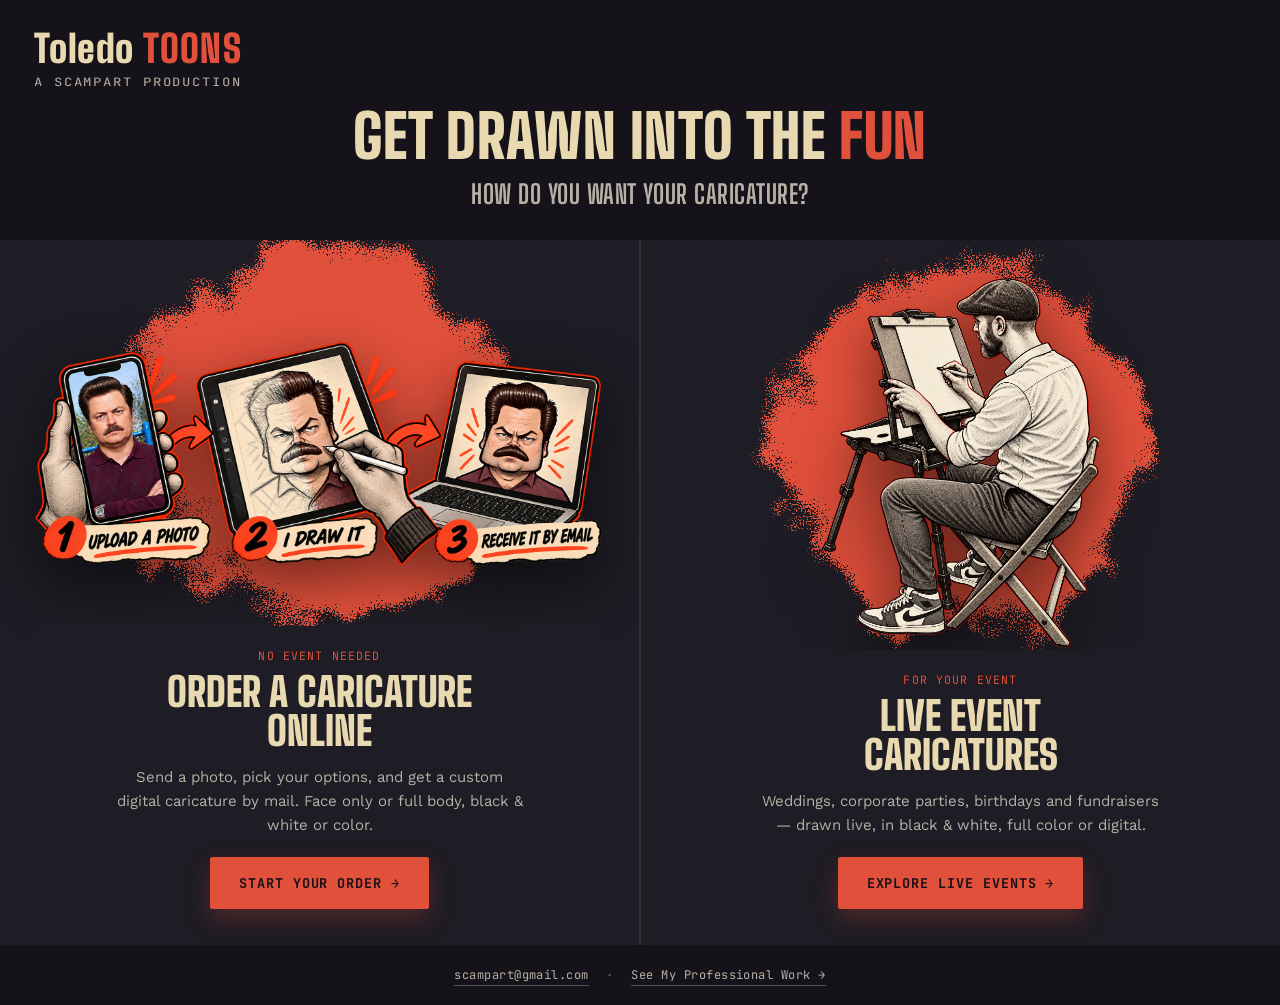
==== index.html @ b9924625 "update" ====
<!doctype html>
<html lang="en">
<head>
<meta charset="utf-8">
<meta name="viewport" content="width=device-width, initial-scale=1">
<title>Toledo Toons | Live Caricature Events &amp; Custom Digital Caricatures</title>
<meta name="description" content="Toledo Toons by Shawn Camp / Scamp Art. Book live caricature entertainment for your event, or order a custom digital caricature online from a photo, no event needed.">
<link rel="canonical" href="https://toledotoons.com/">
<link rel="preconnect" href="https://fonts.googleapis.com">
<link rel="preconnect" href="https://fonts.gstatic.com" crossorigin>
<link href="https://fonts.googleapis.com/css2?family=Big+Shoulders+Display:wght@400;600;700;900&family=Work+Sans:ital,wght@0,400;0,500;0,600;0,700;1,400&family=JetBrains+Mono:wght@500;700&family=Caveat:wght@600;700&display=swap" rel="stylesheet">
<style>
  :root {
    --bg: #151319;
    --bg-raised: #1E1C24;
    --paper: #E8D9B0;
    --ink: #E8D9B0;
    --ink-soft: #B6B1A6;
    --red: #E1503B;
    --red-ink: #C43D2B;
    --line: rgba(244,241,233,0.14);
    --line-strong: rgba(244,241,233,0.28);
    --font-display: "Big Shoulders Display", "Arial Narrow", sans-serif;
    --font-body: "Work Sans", "Segoe UI", sans-serif;
    --font-mono: "JetBrains Mono", "Consolas", monospace;
    --font-hand: "Caveat", cursive;
  }
  * { box-sizing: border-box; }
  html, body { margin: 0; padding: 0; }
  body {
    background: var(--bg); color: var(--ink); font-family: var(--font-body); -webkit-font-smoothing: antialiased;
    min-height: 100vh; min-height: 100dvh; display: flex; flex-direction: column;
  }

  .site-header { display: flex; padding: 30px 34px 0; }
  .mark-group { display: inline-flex; flex-direction: column; align-items: flex-start; gap: 4px; text-decoration: none; }
  .mark { font-family: var(--font-display); font-weight: 900; font-size: clamp(26px, 4.5vw, 38px); letter-spacing: 0.03em; text-decoration: none; color: var(--ink); line-height: 1; }
  .mark span { color: var(--red); text-transform: uppercase; font-weight: 900; }
  .mark-sub { display: inline-block; white-space: nowrap; transform-origin: left top; font-family: var(--font-mono); font-size: 11.5px; letter-spacing: 0.1em; text-transform: uppercase; color: var(--ink-soft); margin-top: 2px; }

  .hero-tagline { text-align: center; padding: 18px 20px 30px; }
  .hero-tagline h1 { font-family: var(--font-display); font-weight: 900; text-transform: uppercase; font-size: clamp(32px, 6.5vw, 60px); line-height: 0.98; letter-spacing: 0.01em; margin: 0 0 12px; }
  .hero-tagline h1 .accent { color: var(--red); }
  .portal-question { margin: 0; font-family: var(--font-display); font-weight: 700; text-transform: uppercase; font-size: clamp(18px, 2.6vw, 26px); letter-spacing: 0.02em; color: var(--ink-soft); }

  .portal-grid { flex: 1; display: grid; grid-template-columns: 1fr 1fr; gap: 2px; background: var(--line); }
  @media (max-width: 780px) { .portal-grid { grid-template-columns: 1fr; } }

  .portal-card {
    position: relative; display: flex; flex-direction: column; align-items: stretch; justify-content: flex-start;
    min-height: 560px; background: var(--bg-raised); text-decoration: none; color: var(--ink);
    overflow: hidden; padding: 30px 34px 36px;
  }
  @media (max-width: 780px) { .portal-card { min-height: 480px; } }

  .pc-illustration-wrap { position: relative; flex: 1; display: flex; align-items: center; justify-content: center; min-height: 0; }
  .art-blob { position: absolute; left: 50%; top: 46%; width: 135%; max-width: 560px; aspect-ratio: 1; transform: translate(-50%, -50%); overflow: visible; z-index: 0; pointer-events: none; }
  .pc-illustration {
    position: relative; z-index: 1; max-width: 100%; max-height: 380px; width: auto; height: auto; object-fit: contain;
    filter: drop-shadow(0 20px 28px rgba(0,0,0,0.5)); transition: transform .4s ease;
  }
  .portal-card:hover .pc-illustration { transform: scale(1.03); }

  .pc-content { position: relative; z-index: 2; text-align: center; padding-top: 22px; background: var(--bg-raised); }
  .pc-kicker { font-family: var(--font-mono); font-size: 11.5px; letter-spacing: 0.1em; text-transform: uppercase; color: var(--red); margin: 0 0 10px; }
  .pc-content h2 { font-family: var(--font-display); font-weight: 900; text-transform: uppercase; font-size: clamp(28px, 4vw, 40px); line-height: 0.98; margin: 0 0 14px; }
  .pc-sub { max-width: 46ch; margin: 0 auto 20px; font-size: 15px; line-height: 1.6; color: var(--ink-soft); }
  .pc-cta {
    display: inline-flex; align-items: center; gap: 10px; font-family: var(--font-mono); font-size: 13.5px; font-weight: 700;
    letter-spacing: 0.07em; text-transform: uppercase; color: #191016; background: var(--red); border: 1px solid var(--red);
    border-radius: 2px; padding: 16px 28px; box-shadow: 0 10px 24px rgba(225,80,59,0.25);
    transition: background .15s ease, border-color .15s ease, transform .15s ease, box-shadow .15s ease;
  }
  .portal-card:hover .pc-cta { background: var(--red-ink); border-color: var(--red-ink); transform: translateY(-2px); box-shadow: 0 12px 28px rgba(225,80,59,0.35); }

  .portal-foot {
    text-align: center; padding: 22px 20px; font-family: var(--font-mono); font-size: 12px; letter-spacing: 0.04em; color: var(--ink-soft);
  }
  .portal-foot a { color: var(--ink-soft); text-decoration: none; border-bottom: 1px solid var(--line-strong); padding-bottom: 2px; }
  .portal-foot a:hover { color: var(--red); border-color: var(--red); }
  .portal-foot .sep { margin: 0 10px; opacity: 0.5; }
</style>
</head>
<body>

<header class="site-header">
  <a class="mark-group" id="markGroup" href="index.html">
    <span class="mark" id="markMain">Toledo <span>Toons</span></span>
    <span class="mark-sub" id="markSub">A ScampArt Production</span>
  </a>
</header>

<div class="hero-tagline">
  <h1>Get Drawn Into The <span class="accent">Fun</span></h1>
  <p class="portal-question">How Do You Want Your Caricature?</p>
</div>

<div class="portal-grid">
  <a class="portal-card is-order" href="order.html">
    <div class="pc-illustration-wrap">
      <svg class="art-blob" viewBox="0 0 600 600" aria-hidden="true" focusable="false">
        <defs>
          <radialGradient id="splatFallOrder" cx="50%" cy="50%" r="50%">
            <stop offset="0" stop-color="#fff" stop-opacity="1"/>
            <stop offset="0.42" stop-color="#fff" stop-opacity="0.9"/>
            <stop offset="0.75" stop-color="#fff" stop-opacity="0.35"/>
            <stop offset="1" stop-color="#fff" stop-opacity="0"/>
          </radialGradient>
          <filter id="splatterOrder" x="-25%" y="-25%" width="150%" height="150%" color-interpolation-filters="sRGB">
            <feTurbulence type="fractalNoise" baseFrequency="0.012" numOctaves="3" seed="14" result="warp"/>
            <feDisplacementMap in="SourceGraphic" in2="warp" scale="120" xChannelSelector="R" yChannelSelector="G" result="shape"/>
            <feTurbulence type="fractalNoise" baseFrequency="0.55" numOctaves="2" seed="5" result="fine"/>
            <feColorMatrix in="fine" type="matrix" values="0 0 0 0 0  0 0 0 0 0  0 0 0 0 0  1.4 0 0 0 0" result="fineA"/>
            <feTurbulence type="fractalNoise" baseFrequency="0.05" numOctaves="2" seed="2" result="blot"/>
            <feColorMatrix in="blot" type="matrix" values="0 0 0 0 0  0 0 0 0 0  0 0 0 0 0  0.9 0 0 0 0" result="blotA"/>
            <feComposite in="fineA" in2="blotA" operator="arithmetic" k1="0" k2="0.8" k3="0.5" k4="0" result="mix"/>
            <feComposite in="shape" in2="mix" operator="arithmetic" k1="0" k2="2.6" k3="1.0" k4="-0.9" result="sum"/>
            <feComponentTransfer in="sum" result="hard"><feFuncA type="linear" slope="14" intercept="-6.3"/></feComponentTransfer>
            <feFlood flood-color="#E1503B" result="red"/>
            <feComposite in="red" in2="hard" operator="in"/>
          </filter>
        </defs>
        <circle cx="300" cy="300" r="235" fill="url(#splatFallOrder)" filter="url(#splatterOrder)"/>
      </svg>
      <img class="pc-illustration" src="images/order-steps.png" alt="Step 1: upload a photo. Step 2: I draw it. Step 3: receive it by email." loading="lazy">
    </div>
    <div class="pc-content">
      <p class="pc-kicker">No Event Needed</p>
      <h2>Order A Caricature<br>Online</h2>
      <p class="pc-sub">Send a photo, pick your options, and get a custom digital caricature by mail. Face only or full body, black &amp; white or color.</p>
      <span class="pc-cta">Start Your Order &#8594;</span>
    </div>
  </a>
  <a class="portal-card is-event" href="live-events.html">
    <div class="pc-illustration-wrap">
      <svg class="art-blob" viewBox="0 0 600 600" aria-hidden="true" focusable="false">
        <defs>
          <radialGradient id="splatFallEvent" cx="50%" cy="50%" r="50%">
            <stop offset="0" stop-color="#fff" stop-opacity="1"/>
            <stop offset="0.42" stop-color="#fff" stop-opacity="0.9"/>
            <stop offset="0.75" stop-color="#fff" stop-opacity="0.35"/>
            <stop offset="1" stop-color="#fff" stop-opacity="0"/>
          </radialGradient>
          <filter id="splatterEvent" x="-25%" y="-25%" width="150%" height="150%" color-interpolation-filters="sRGB">
            <feTurbulence type="fractalNoise" baseFrequency="0.012" numOctaves="3" seed="21" result="warp"/>
            <feDisplacementMap in="SourceGraphic" in2="warp" scale="120" xChannelSelector="R" yChannelSelector="G" result="shape"/>
            <feTurbulence type="fractalNoise" baseFrequency="0.55" numOctaves="2" seed="8" result="fine"/>
            <feColorMatrix in="fine" type="matrix" values="0 0 0 0 0  0 0 0 0 0  0 0 0 0 0  1.4 0 0 0 0" result="fineA"/>
            <feTurbulence type="fractalNoise" baseFrequency="0.05" numOctaves="2" seed="4" result="blot"/>
            <feColorMatrix in="blot" type="matrix" values="0 0 0 0 0  0 0 0 0 0  0 0 0 0 0  0.9 0 0 0 0" result="blotA"/>
            <feComposite in="fineA" in2="blotA" operator="arithmetic" k1="0" k2="0.8" k3="0.5" k4="0" result="mix"/>
            <feComposite in="shape" in2="mix" operator="arithmetic" k1="0" k2="2.6" k3="1.0" k4="-0.9" result="sum"/>
            <feComponentTransfer in="sum" result="hard"><feFuncA type="linear" slope="14" intercept="-6.3"/></feComponentTransfer>
            <feFlood flood-color="#E1503B" result="red"/>
            <feComposite in="red" in2="hard" operator="in"/>
          </filter>
        </defs>
        <circle cx="300" cy="300" r="235" fill="url(#splatFallEvent)" filter="url(#splatterEvent)"/>
      </svg>
      <img class="pc-illustration" src="images/hero-artist-drawing.webp" alt="Illustrated artist sketching on a drawing board" loading="lazy">
    </div>
    <div class="pc-content">
      <p class="pc-kicker">For Your Event</p>
      <h2>Live Event<br>Caricatures</h2>
      <p class="pc-sub">Weddings, corporate parties, birthdays and fundraisers &mdash; drawn live, in black &amp; white, full color or digital.</p>
      <span class="pc-cta">Explore Live Events &#8594;</span>
    </div>
  </a>
</div>

<div class="portal-foot">
  <a href="mailto:scampart@gmail.com">scampart@gmail.com</a>
  <span class="sep">&middot;</span>
  <a href="https://scampart.com/">See My Professional Work &#8594;</a>
</div>

<script>
(function(){
  function matchWidth(){
    var mark = document.getElementById('markMain');
    var sub = document.getElementById('markSub');
    if(!mark || !sub) return;
    sub.style.transform = 'none';
    var markWidth = mark.getBoundingClientRect().width;
    var subWidth = sub.getBoundingClientRect().width;
    if(subWidth > 0 && markWidth > 0){
      sub.style.transform = 'scaleX(' + (markWidth / subWidth) + ')';
    }
  }
  matchWidth();
  if (document.fonts && document.fonts.ready) { document.fonts.ready.then(matchWidth); }
  window.addEventListener('load', matchWidth);
  window.addEventListener('resize', matchWidth);
})();
</script>

</body>
</html>
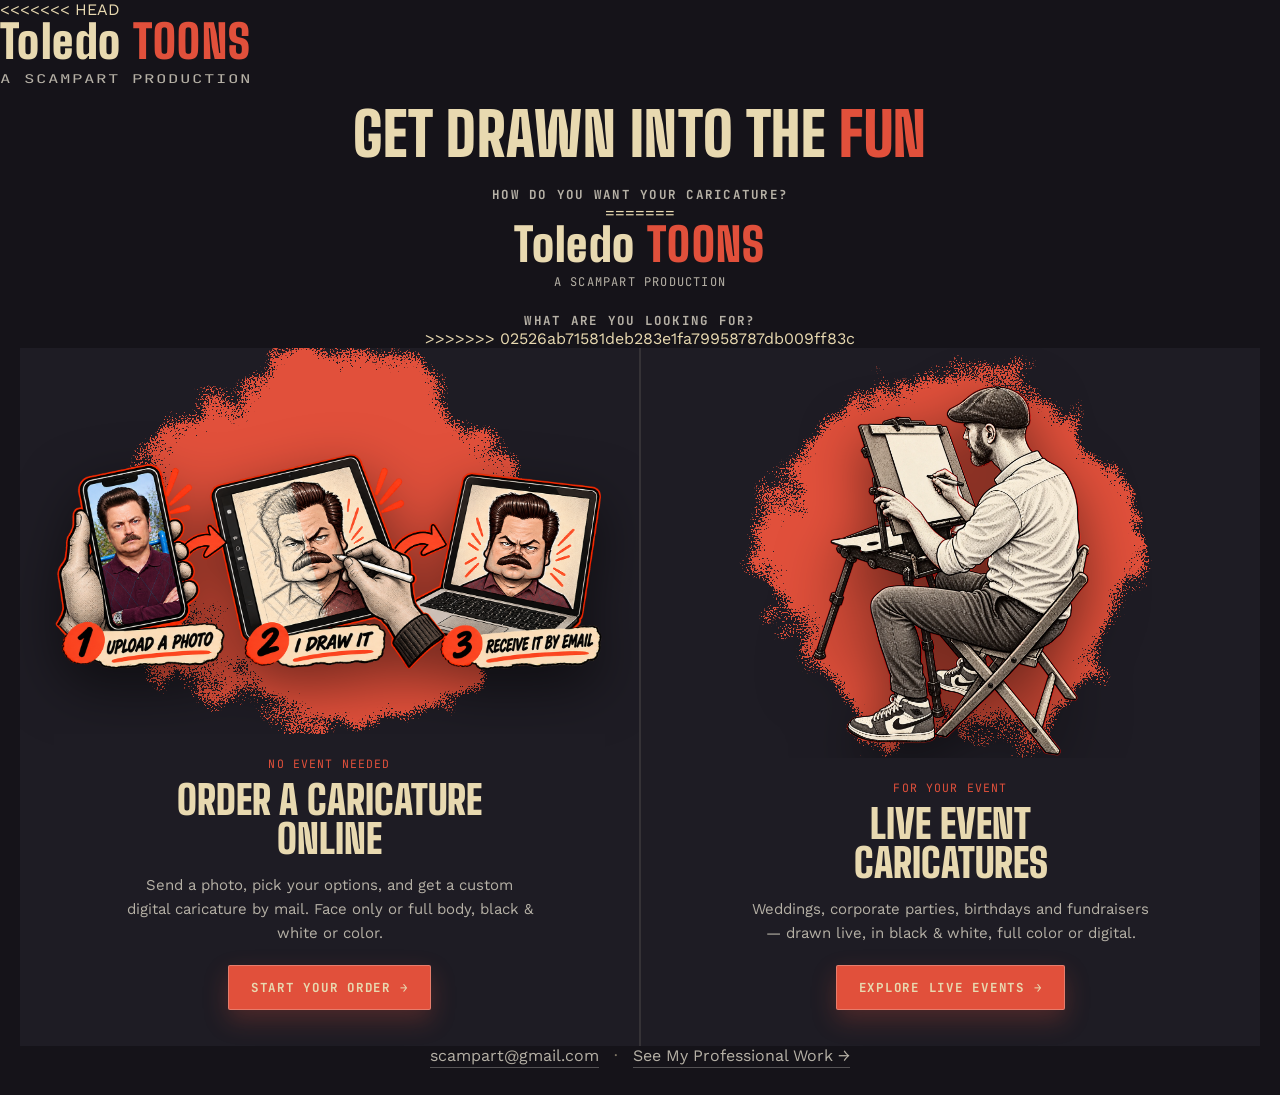
==== commit d25f7900: "commit" ====
--- a/index.html
+++ b/index.html
@@ -32,6 +32,7 @@
     min-height: 100vh; min-height: 100dvh; display: flex; flex-direction: column;
   }
 
+<<<<<<< HEAD
   .site-header { display: flex; padding: 30px 34px 0; }
   .mark-group { display: inline-flex; flex-direction: column; align-items: flex-start; gap: 4px; text-decoration: none; }
   .mark { font-family: var(--font-display); font-weight: 900; font-size: clamp(26px, 4.5vw, 38px); letter-spacing: 0.03em; text-decoration: none; color: var(--ink); line-height: 1; }
@@ -73,6 +74,44 @@
   }
   .portal-card:hover .pc-cta { background: var(--red-ink); border-color: var(--red-ink); transform: translateY(-2px); box-shadow: 0 12px 28px rgba(225,80,59,0.35); }
 
+=======
+  .portal-head { text-align: center; padding: 48px 20px 28px; }
+  .mark-group { display: inline-flex; flex-direction: column; align-items: center; gap: 4px; }
+  .mark { font-family: var(--font-display); font-weight: 900; font-size: clamp(30px, 6vw, 46px); letter-spacing: 0.03em; text-decoration: none; color: var(--ink); line-height: 1; }
+  .mark span { color: var(--red); text-transform: uppercase; font-weight: 900; }
+  .mark-sub { display: inline-block; white-space: nowrap; transform-origin: center top; font-family: var(--font-mono); font-size: 12px; letter-spacing: 0.1em; text-transform: uppercase; color: var(--ink-soft); margin-top: 2px; }
+  .portal-question { margin: 22px 0 0; font-family: var(--font-mono); font-size: 12.5px; letter-spacing: 0.1em; text-transform: uppercase; color: var(--ink-soft); }
+
+  .portal-grid { flex: 1; display: grid; grid-template-columns: 1fr 1fr; gap: 2px; background: var(--line); }
+  @media (max-width: 780px) { .portal-grid { grid-template-columns: 1fr; } }
+
+  .portal-card {
+    position: relative; display: flex; flex-direction: column; align-items: stretch; justify-content: flex-start;
+    min-height: 560px; background: var(--bg-raised); text-decoration: none; color: var(--ink);
+    overflow: hidden; padding: 30px 34px 36px;
+  }
+  @media (max-width: 780px) { .portal-card { min-height: 480px; } }
+
+  .pc-illustration-wrap { position: relative; flex: 1; display: flex; align-items: center; justify-content: center; min-height: 0; }
+  .art-blob { position: absolute; left: 50%; top: 46%; width: 135%; max-width: 560px; aspect-ratio: 1; transform: translate(-50%, -50%); overflow: visible; z-index: 0; pointer-events: none; }
+  .pc-illustration {
+    position: relative; z-index: 1; max-width: 100%; max-height: 380px; width: auto; height: auto; object-fit: contain;
+    filter: drop-shadow(0 20px 28px rgba(0,0,0,0.5)); transition: transform .4s ease;
+  }
+  .portal-card:hover .pc-illustration { transform: scale(1.03); }
+
+  .pc-content { position: relative; z-index: 2; text-align: center; padding-top: 22px; background: var(--bg-raised); }
+  .pc-kicker { font-family: var(--font-mono); font-size: 11.5px; letter-spacing: 0.1em; text-transform: uppercase; color: var(--red); margin: 0 0 10px; }
+  .pc-content h2 { font-family: var(--font-display); font-weight: 900; text-transform: uppercase; font-size: clamp(28px, 4vw, 40px); line-height: 0.98; margin: 0 0 14px; }
+  .pc-sub { max-width: 46ch; margin: 0 auto 20px; font-size: 15px; line-height: 1.6; color: var(--ink-soft); }
+  .pc-cta {
+    display: inline-flex; align-items: center; gap: 8px; font-family: var(--font-mono); font-size: 12.5px;
+    letter-spacing: 0.06em; text-transform: uppercase; color: var(--ink); border: 1px solid var(--line-strong);
+    border-radius: 2px; padding: 13px 22px; transition: border-color .15s ease, background .15s ease, color .15s ease;
+  }
+  .portal-card:hover .pc-cta { border-color: var(--red); background: var(--red); color: #191016; }
+
+>>>>>>> 02526ab71581deb283e1fa79958787db009ff83c
   .portal-foot {
     text-align: center; padding: 22px 20px; font-family: var(--font-mono); font-size: 12px; letter-spacing: 0.04em; color: var(--ink-soft);
   }
@@ -83,6 +122,7 @@
 </head>
 <body>
 
+<<<<<<< HEAD
 <header class="site-header">
   <a class="mark-group" id="markGroup" href="index.html">
     <span class="mark" id="markMain">Toledo <span>Toons</span></span>
@@ -93,6 +133,14 @@
 <div class="hero-tagline">
   <h1>Get Drawn Into The <span class="accent">Fun</span></h1>
   <p class="portal-question">How Do You Want Your Caricature?</p>
+=======
+<div class="portal-head">
+  <div class="mark-group">
+    <a class="mark" id="markMain" href="index.html" style="pointer-events:none;">Toledo <span>Toons</span></a>
+    <span class="mark-sub" id="markSub">A ScampArt Production</span>
+  </div>
+  <p class="portal-question">What are you looking for?</p>
+>>>>>>> 02526ab71581deb283e1fa79958787db009ff83c
 </div>
 
 <div class="portal-grid">
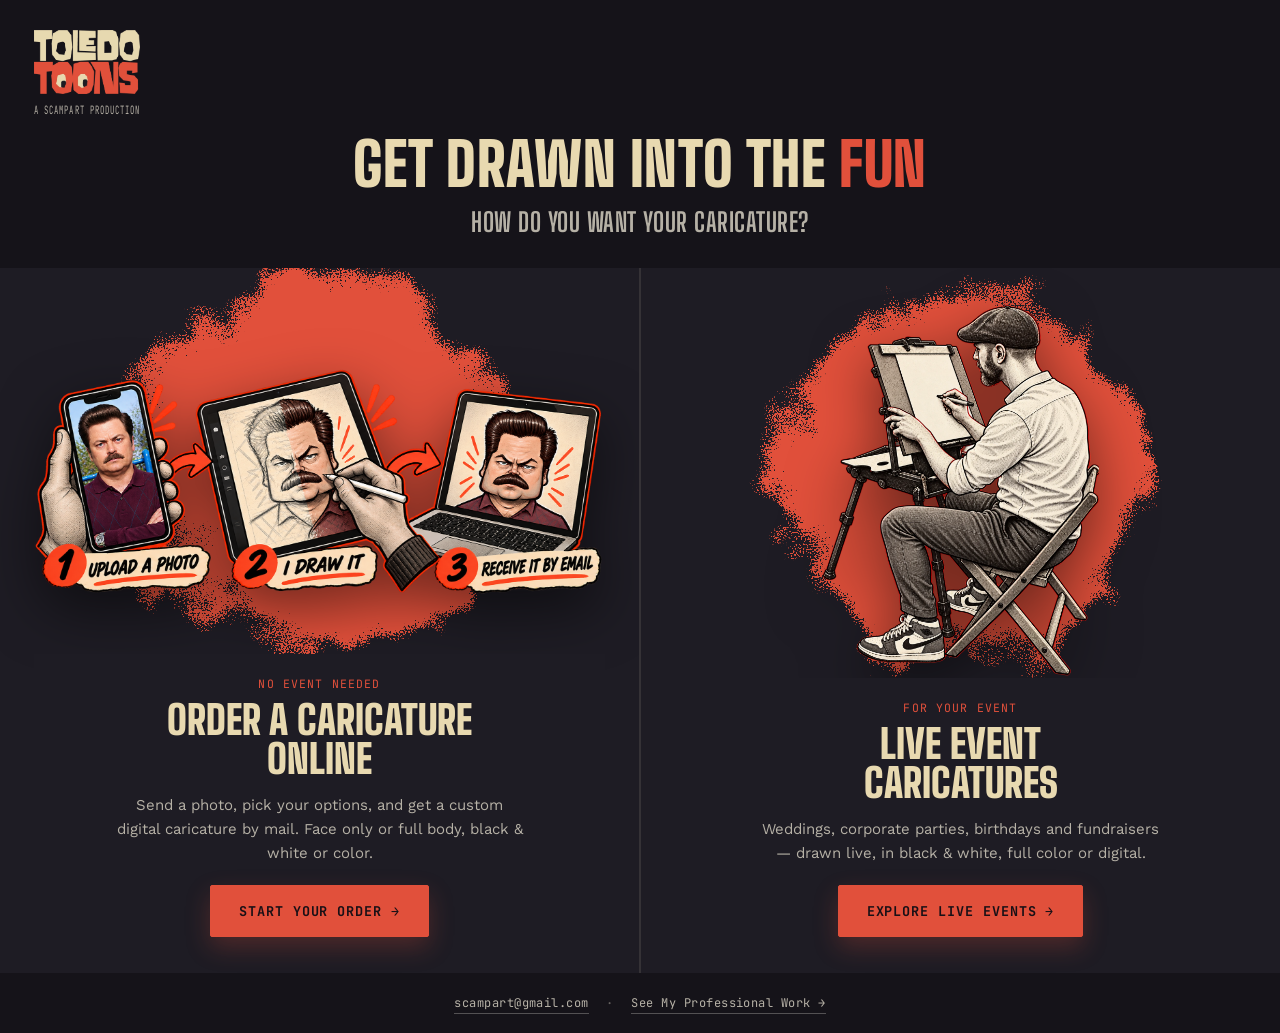
==== commit d77734ec: "commit" ====
--- a/index.html
+++ b/index.html
@@ -32,11 +32,9 @@
     min-height: 100vh; min-height: 100dvh; display: flex; flex-direction: column;
   }
 
-<<<<<<< HEAD
   .site-header { display: flex; padding: 30px 34px 0; }
-  .mark-group { display: inline-flex; flex-direction: column; align-items: flex-start; gap: 4px; text-decoration: none; }
-  .mark { font-family: var(--font-display); font-weight: 900; font-size: clamp(26px, 4.5vw, 38px); letter-spacing: 0.03em; text-decoration: none; color: var(--ink); line-height: 1; }
-  .mark span { color: var(--red); text-transform: uppercase; font-weight: 900; }
+  .mark-group { display: inline-flex; flex-direction: column; align-items: flex-start; gap: 6px; text-decoration: none; }
+  .mark-logo { display: block; height: clamp(44px, 7vw, 64px); width: auto; }
   .mark-sub { display: inline-block; white-space: nowrap; transform-origin: left top; font-family: var(--font-mono); font-size: 11.5px; letter-spacing: 0.1em; text-transform: uppercase; color: var(--ink-soft); margin-top: 2px; }
 
   .hero-tagline { text-align: center; padding: 18px 20px 30px; }
@@ -74,44 +72,6 @@
   }
   .portal-card:hover .pc-cta { background: var(--red-ink); border-color: var(--red-ink); transform: translateY(-2px); box-shadow: 0 12px 28px rgba(225,80,59,0.35); }
 
-=======
-  .portal-head { text-align: center; padding: 48px 20px 28px; }
-  .mark-group { display: inline-flex; flex-direction: column; align-items: center; gap: 4px; }
-  .mark { font-family: var(--font-display); font-weight: 900; font-size: clamp(30px, 6vw, 46px); letter-spacing: 0.03em; text-decoration: none; color: var(--ink); line-height: 1; }
-  .mark span { color: var(--red); text-transform: uppercase; font-weight: 900; }
-  .mark-sub { display: inline-block; white-space: nowrap; transform-origin: center top; font-family: var(--font-mono); font-size: 12px; letter-spacing: 0.1em; text-transform: uppercase; color: var(--ink-soft); margin-top: 2px; }
-  .portal-question { margin: 22px 0 0; font-family: var(--font-mono); font-size: 12.5px; letter-spacing: 0.1em; text-transform: uppercase; color: var(--ink-soft); }
-
-  .portal-grid { flex: 1; display: grid; grid-template-columns: 1fr 1fr; gap: 2px; background: var(--line); }
-  @media (max-width: 780px) { .portal-grid { grid-template-columns: 1fr; } }
-
-  .portal-card {
-    position: relative; display: flex; flex-direction: column; align-items: stretch; justify-content: flex-start;
-    min-height: 560px; background: var(--bg-raised); text-decoration: none; color: var(--ink);
-    overflow: hidden; padding: 30px 34px 36px;
-  }
-  @media (max-width: 780px) { .portal-card { min-height: 480px; } }
-
-  .pc-illustration-wrap { position: relative; flex: 1; display: flex; align-items: center; justify-content: center; min-height: 0; }
-  .art-blob { position: absolute; left: 50%; top: 46%; width: 135%; max-width: 560px; aspect-ratio: 1; transform: translate(-50%, -50%); overflow: visible; z-index: 0; pointer-events: none; }
-  .pc-illustration {
-    position: relative; z-index: 1; max-width: 100%; max-height: 380px; width: auto; height: auto; object-fit: contain;
-    filter: drop-shadow(0 20px 28px rgba(0,0,0,0.5)); transition: transform .4s ease;
-  }
-  .portal-card:hover .pc-illustration { transform: scale(1.03); }
-
-  .pc-content { position: relative; z-index: 2; text-align: center; padding-top: 22px; background: var(--bg-raised); }
-  .pc-kicker { font-family: var(--font-mono); font-size: 11.5px; letter-spacing: 0.1em; text-transform: uppercase; color: var(--red); margin: 0 0 10px; }
-  .pc-content h2 { font-family: var(--font-display); font-weight: 900; text-transform: uppercase; font-size: clamp(28px, 4vw, 40px); line-height: 0.98; margin: 0 0 14px; }
-  .pc-sub { max-width: 46ch; margin: 0 auto 20px; font-size: 15px; line-height: 1.6; color: var(--ink-soft); }
-  .pc-cta {
-    display: inline-flex; align-items: center; gap: 8px; font-family: var(--font-mono); font-size: 12.5px;
-    letter-spacing: 0.06em; text-transform: uppercase; color: var(--ink); border: 1px solid var(--line-strong);
-    border-radius: 2px; padding: 13px 22px; transition: border-color .15s ease, background .15s ease, color .15s ease;
-  }
-  .portal-card:hover .pc-cta { border-color: var(--red); background: var(--red); color: #191016; }
-
->>>>>>> 02526ab71581deb283e1fa79958787db009ff83c
   .portal-foot {
     text-align: center; padding: 22px 20px; font-family: var(--font-mono); font-size: 12px; letter-spacing: 0.04em; color: var(--ink-soft);
   }
@@ -122,10 +82,9 @@
 </head>
 <body>
 
-<<<<<<< HEAD
 <header class="site-header">
   <a class="mark-group" id="markGroup" href="index.html">
-    <span class="mark" id="markMain">Toledo <span>Toons</span></span>
+    <img class="mark-logo" id="markMain" src="images/toledo-toons-logo.webp" alt="Toledo Toons">
     <span class="mark-sub" id="markSub">A ScampArt Production</span>
   </a>
 </header>
@@ -133,14 +92,6 @@
 <div class="hero-tagline">
   <h1>Get Drawn Into The <span class="accent">Fun</span></h1>
   <p class="portal-question">How Do You Want Your Caricature?</p>
-=======
-<div class="portal-head">
-  <div class="mark-group">
-    <a class="mark" id="markMain" href="index.html" style="pointer-events:none;">Toledo <span>Toons</span></a>
-    <span class="mark-sub" id="markSub">A ScampArt Production</span>
-  </div>
-  <p class="portal-question">What are you looking for?</p>
->>>>>>> 02526ab71581deb283e1fa79958787db009ff83c
 </div>
 
 <div class="portal-grid">
@@ -237,6 +188,10 @@
   }
   matchWidth();
   if (document.fonts && document.fonts.ready) { document.fonts.ready.then(matchWidth); }
+  var markImg = document.getElementById('markMain');
+  if (markImg) {
+    if (markImg.complete) { matchWidth(); } else { markImg.addEventListener('load', matchWidth); }
+  }
   window.addEventListener('load', matchWidth);
   window.addEventListener('resize', matchWidth);
 })();
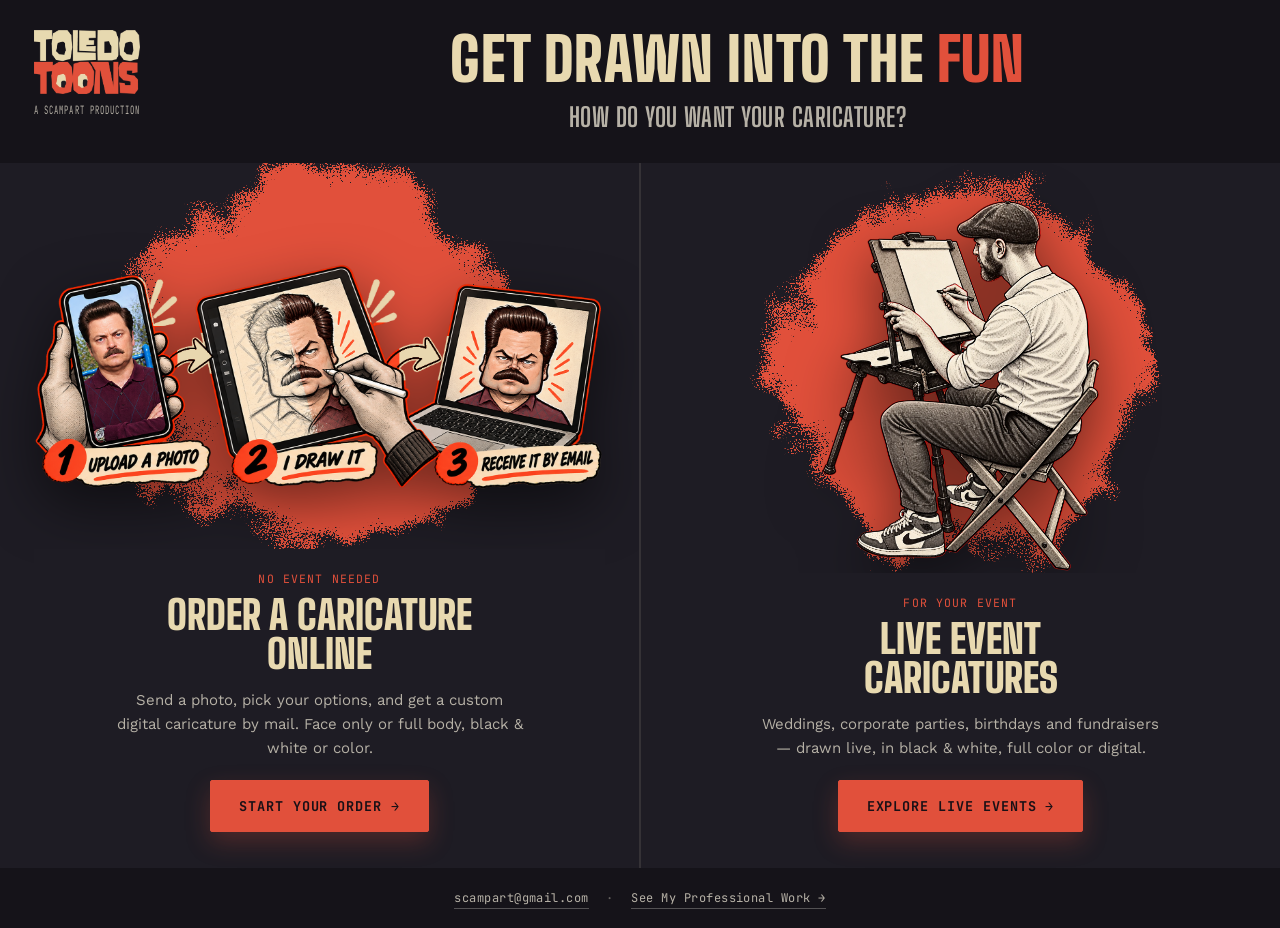
==== commit 912f767e: "update" ====
--- a/index.html
+++ b/index.html
@@ -32,12 +32,13 @@
     min-height: 100vh; min-height: 100dvh; display: flex; flex-direction: column;
   }
 
-  .site-header { display: flex; padding: 30px 34px 0; }
+  .top-band { display: flex; align-items: flex-start; flex-wrap: wrap; gap: 10px 24px; padding: 30px 34px 0; }
+  .site-header { display: flex; padding: 0; }
   .mark-group { display: inline-flex; flex-direction: column; align-items: flex-start; gap: 6px; text-decoration: none; }
   .mark-logo { display: block; height: clamp(44px, 7vw, 64px); width: auto; }
   .mark-sub { display: inline-block; white-space: nowrap; transform-origin: left top; font-family: var(--font-mono); font-size: 11.5px; letter-spacing: 0.1em; text-transform: uppercase; color: var(--ink-soft); margin-top: 2px; }
 
-  .hero-tagline { text-align: center; padding: 18px 20px 30px; }
+  .hero-tagline { flex: 1; min-width: 260px; text-align: center; padding: 0 20px 30px; }
   .hero-tagline h1 { font-family: var(--font-display); font-weight: 900; text-transform: uppercase; font-size: clamp(32px, 6.5vw, 60px); line-height: 0.98; letter-spacing: 0.01em; margin: 0 0 12px; }
   .hero-tagline h1 .accent { color: var(--red); }
   .portal-question { margin: 0; font-family: var(--font-display); font-weight: 700; text-transform: uppercase; font-size: clamp(18px, 2.6vw, 26px); letter-spacing: 0.02em; color: var(--ink-soft); }
@@ -82,16 +83,18 @@
 </head>
 <body>
 
-<header class="site-header">
-  <a class="mark-group" id="markGroup" href="index.html">
-    <img class="mark-logo" id="markMain" src="images/toledo-toons-logo.webp" alt="Toledo Toons">
-    <span class="mark-sub" id="markSub">A ScampArt Production</span>
-  </a>
-</header>
-
-<div class="hero-tagline">
-  <h1>Get Drawn Into The <span class="accent">Fun</span></h1>
-  <p class="portal-question">How Do You Want Your Caricature?</p>
+<div class="top-band">
+  <header class="site-header">
+    <a class="mark-group" id="markGroup" href="index.html">
+      <img class="mark-logo" id="markMain" src="images/toledo-toons-logo.webp" alt="Toledo Toons">
+      <span class="mark-sub" id="markSub">A ScampArt Production</span>
+    </a>
+  </header>
+
+  <div class="hero-tagline">
+    <h1>Get Drawn Into The <span class="accent">Fun</span></h1>
+    <p class="portal-question">How Do You Want Your Caricature?</p>
+  </div>
 </div>
 
 <div class="portal-grid">
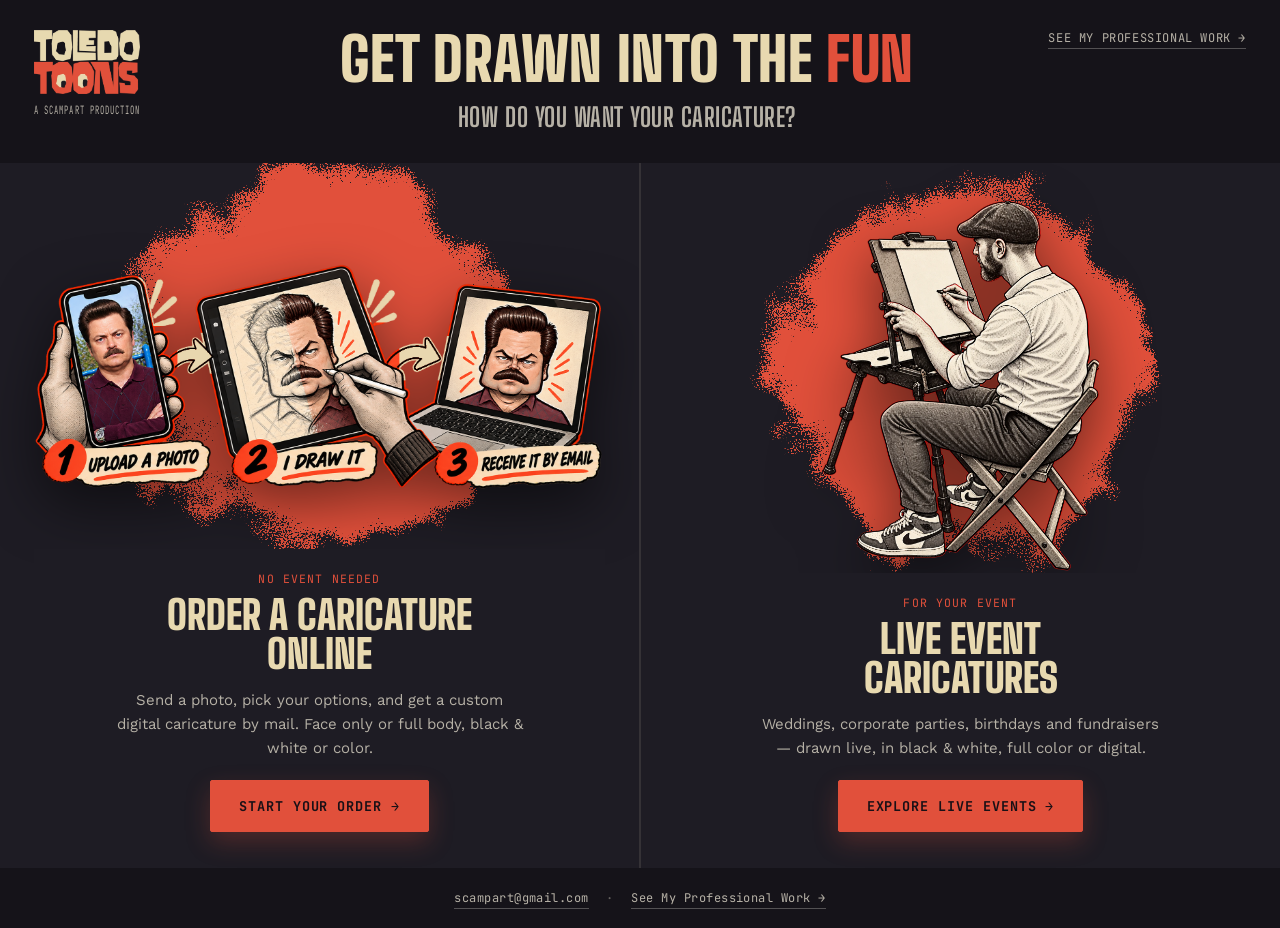
==== commit 198d452e: "update" ====
--- a/index.html
+++ b/index.html
@@ -43,6 +43,10 @@
   .hero-tagline h1 .accent { color: var(--red); }
   .portal-question { margin: 0; font-family: var(--font-display); font-weight: 700; text-transform: uppercase; font-size: clamp(18px, 2.6vw, 26px); letter-spacing: 0.02em; color: var(--ink-soft); }
 
+  .pro-work-link { flex-shrink: 0; align-self: flex-start; font-family: var(--font-mono); font-size: 12px; letter-spacing: 0.05em; text-transform: uppercase; color: var(--ink-soft); text-decoration: none; border-bottom: 1px solid var(--line-strong); padding-bottom: 2px; white-space: nowrap; }
+  .pro-work-link:hover { color: var(--red); border-color: var(--red); }
+  @media (max-width: 780px) { .pro-work-link { align-self: flex-start; } }
+
   .portal-grid { flex: 1; display: grid; grid-template-columns: 1fr 1fr; gap: 2px; background: var(--line); }
   @media (max-width: 780px) { .portal-grid { grid-template-columns: 1fr; } }
 
@@ -95,6 +99,8 @@
     <h1>Get Drawn Into The <span class="accent">Fun</span></h1>
     <p class="portal-question">How Do You Want Your Caricature?</p>
   </div>
+
+  <a class="pro-work-link" href="https://scampart.com/">See My Professional Work &#8594;</a>
 </div>
 
 <div class="portal-grid">
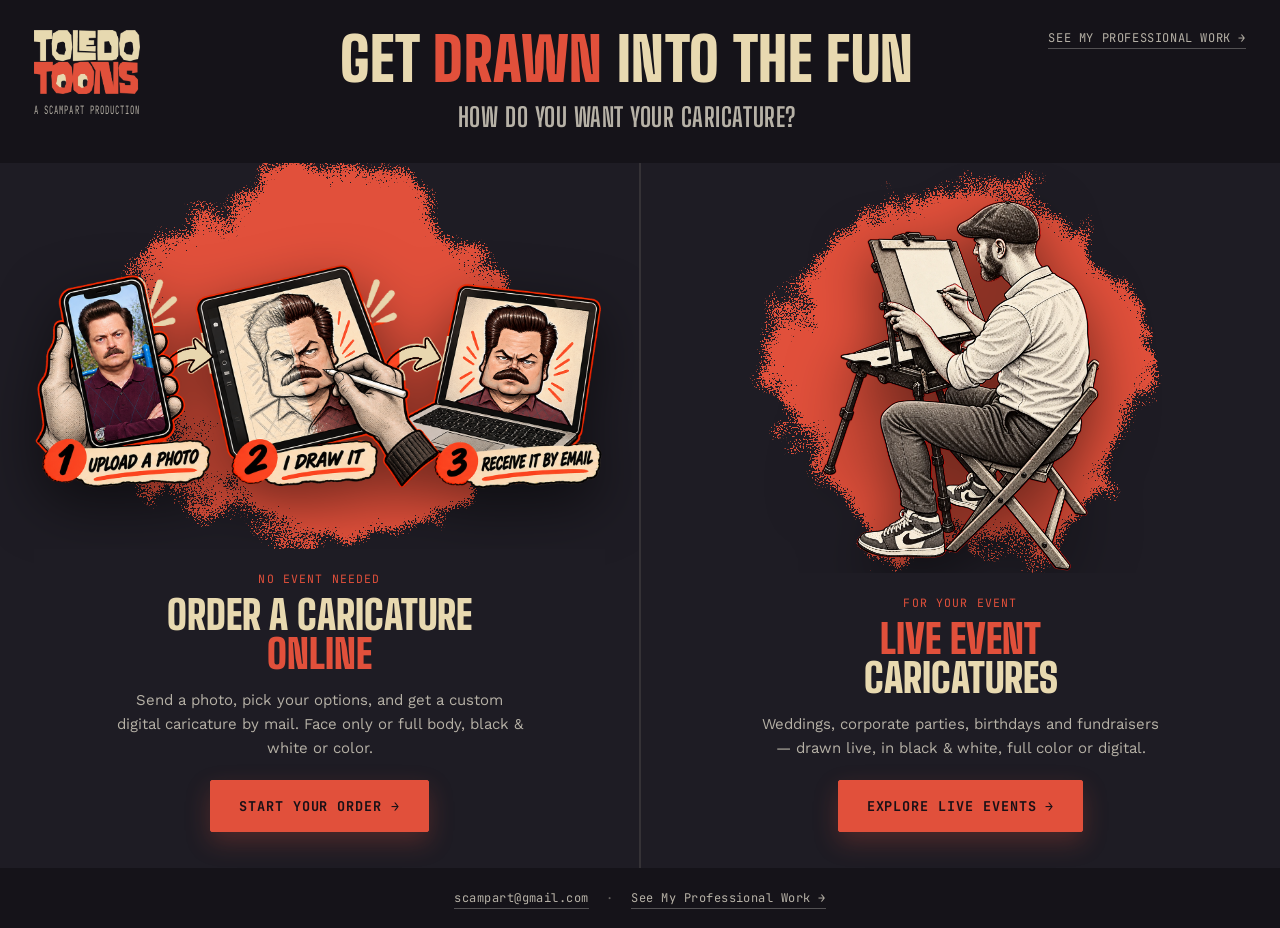
==== commit 5eeb6149: "update" ====
--- a/index.html
+++ b/index.html
@@ -68,6 +68,7 @@
   .pc-content { position: relative; z-index: 2; text-align: center; padding-top: 22px; background: var(--bg-raised); }
   .pc-kicker { font-family: var(--font-mono); font-size: 11.5px; letter-spacing: 0.1em; text-transform: uppercase; color: var(--red); margin: 0 0 10px; }
   .pc-content h2 { font-family: var(--font-display); font-weight: 900; text-transform: uppercase; font-size: clamp(28px, 4vw, 40px); line-height: 0.98; margin: 0 0 14px; }
+  .pc-content h2 .accent { color: var(--red); }
   .pc-sub { max-width: 46ch; margin: 0 auto 20px; font-size: 15px; line-height: 1.6; color: var(--ink-soft); }
   .pc-cta {
     display: inline-flex; align-items: center; gap: 10px; font-family: var(--font-mono); font-size: 13.5px; font-weight: 700;
@@ -96,7 +97,7 @@
   </header>
 
   <div class="hero-tagline">
-    <h1>Get Drawn Into The <span class="accent">Fun</span></h1>
+    <h1>Get <span class="accent">Drawn</span> Into The Fun</h1>
     <p class="portal-question">How Do You Want Your Caricature?</p>
   </div>
 
@@ -134,7 +135,7 @@
     </div>
     <div class="pc-content">
       <p class="pc-kicker">No Event Needed</p>
-      <h2>Order A Caricature<br>Online</h2>
+      <h2>Order A Caricature<br><span class="accent">Online</span></h2>
       <p class="pc-sub">Send a photo, pick your options, and get a custom digital caricature by mail. Face only or full body, black &amp; white or color.</p>
       <span class="pc-cta">Start Your Order &#8594;</span>
     </div>
@@ -169,7 +170,7 @@
     </div>
     <div class="pc-content">
       <p class="pc-kicker">For Your Event</p>
-      <h2>Live Event<br>Caricatures</h2>
+      <h2><span class="accent">Live Event</span><br>Caricatures</h2>
       <p class="pc-sub">Weddings, corporate parties, birthdays and fundraisers &mdash; drawn live, in black &amp; white, full color or digital.</p>
       <span class="pc-cta">Explore Live Events &#8594;</span>
     </div>
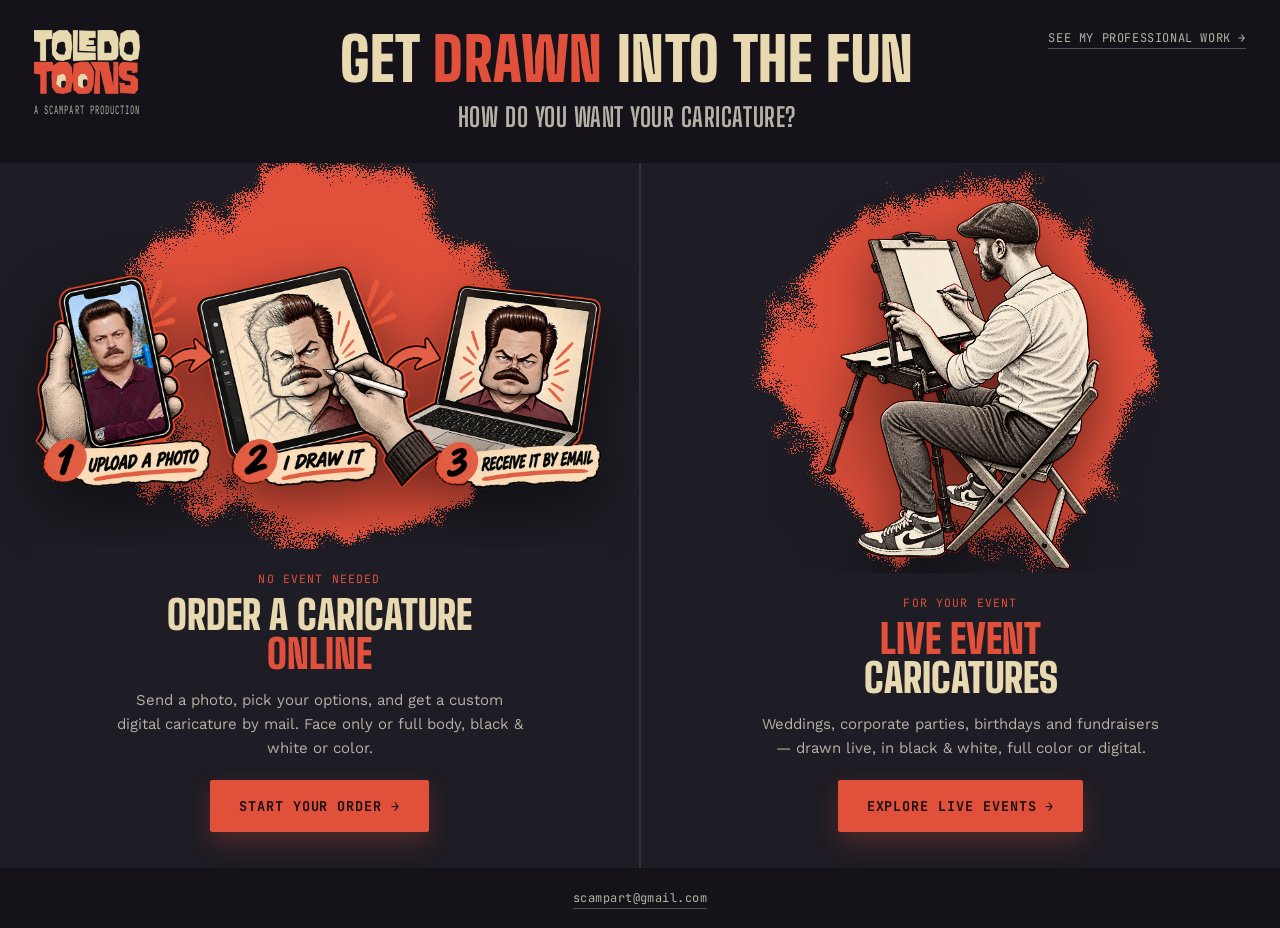
==== commit acbc6b53: "update" ====
--- a/index.html
+++ b/index.html
@@ -179,8 +179,6 @@
 
 <div class="portal-foot">
   <a href="mailto:scampart@gmail.com">scampart@gmail.com</a>
-  <span class="sep">&middot;</span>
-  <a href="https://scampart.com/">See My Professional Work &#8594;</a>
 </div>
 
 <script>
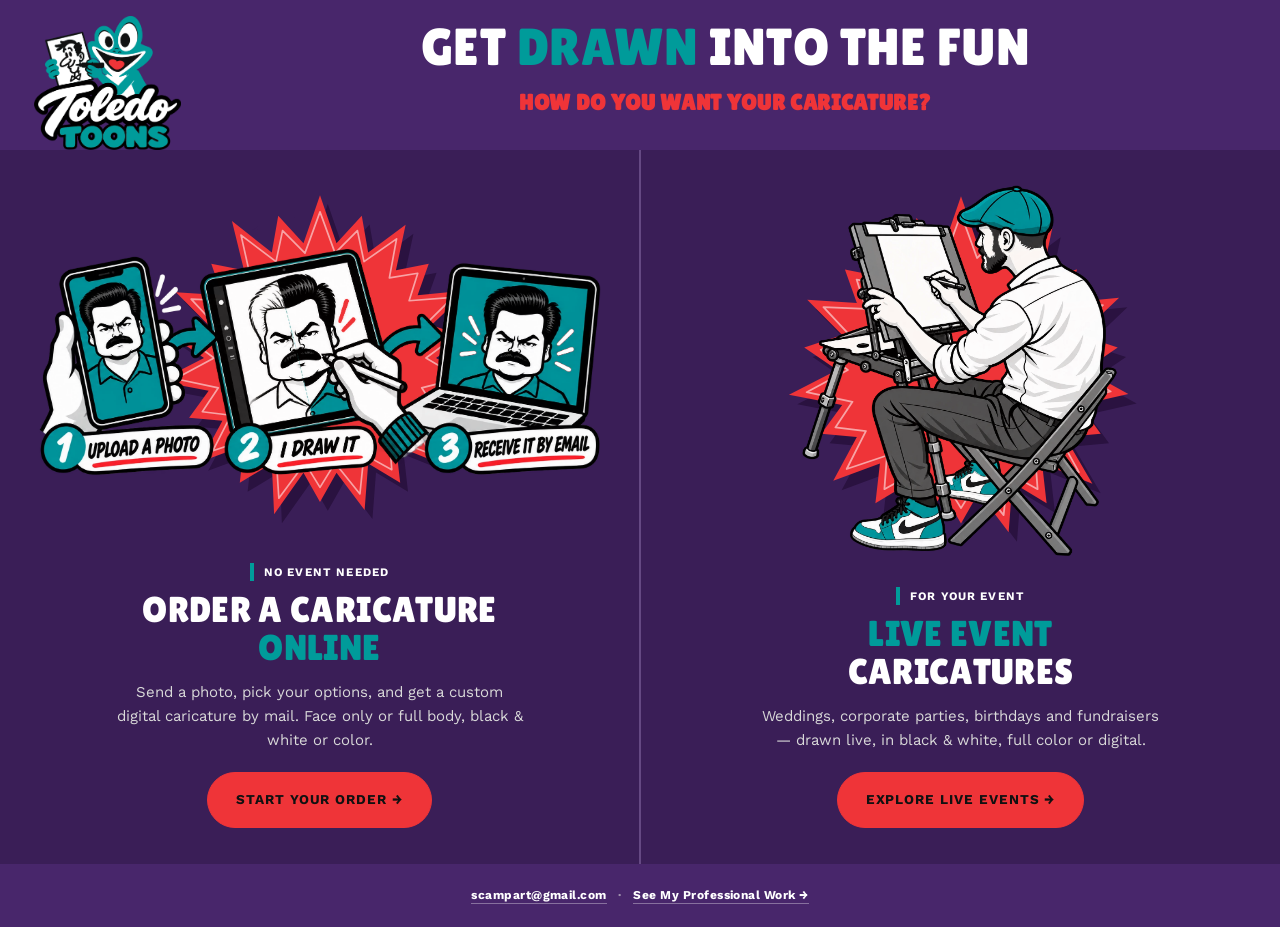
==== commit 71460ed0: "Frog theme: new logo, night-purple palette, starburst art, light order page, favicon Same layout and" ====
--- a/index.html
+++ b/index.html
@@ -3,12 +3,12 @@
 <head>
 <meta charset="utf-8">
 <meta name="viewport" content="width=device-width, initial-scale=1">
-<title>Toledo Toons | Live Caricature Events &amp; Custom Digital Caricatures</title>
+<title>Toledo Toons</title>
 <meta name="description" content="Toledo Toons by Shawn Camp / Scamp Art. Book live caricature entertainment for your event, or order a custom digital caricature online from a photo, no event needed.">
 <link rel="canonical" href="https://toledotoons.com/">
 <link rel="preconnect" href="https://fonts.googleapis.com">
 <link rel="preconnect" href="https://fonts.gstatic.com" crossorigin>
-<link href="https://fonts.googleapis.com/css2?family=Big+Shoulders+Display:wght@400;600;700;900&family=Work+Sans:ital,wght@0,400;0,500;0,600;0,700;1,400&family=JetBrains+Mono:wght@500;700&family=Caveat:wght@600;700&display=swap" rel="stylesheet">
+<link href="https://fonts.googleapis.com/css2?family=Lilita+One&family=Work+Sans:ital,wght@0,400;0,500;0,600;0,700;1,400&display=swap" rel="stylesheet">
 <style>
   :root {
     --bg: #151319;
@@ -16,7 +16,7 @@
     --paper: #E8D9B0;
     --ink: #E8D9B0;
     --ink-soft: #B6B1A6;
-    --red: #E1503B;
+    --red: #EF3438;
     --red-ink: #C43D2B;
     --line: rgba(244,241,233,0.14);
     --line-strong: rgba(244,241,233,0.28);
@@ -85,14 +85,18 @@
   .portal-foot a:hover { color: var(--red); border-color: var(--red); }
   .portal-foot .sep { margin: 0 10px; opacity: 0.5; }
 </style>
+<link rel="stylesheet" href="skin.css">
+<link rel="icon" href="favicon.ico" sizes="any">
+<link rel="icon" href="images/brand/favicon-frog-48.png" sizes="48x48" type="image/png">
+<link rel="icon" href="images/brand/favicon-frog.png" sizes="256x256" type="image/png">
+<link rel="apple-touch-icon" href="images/brand/apple-touch-icon.png">
 </head>
 <body>
 
 <div class="top-band">
   <header class="site-header">
     <a class="mark-group" id="markGroup" href="index.html">
-      <img class="mark-logo" id="markMain" src="images/toledo-toons-logo.webp" alt="Toledo Toons">
-      <span class="mark-sub" id="markSub">A ScampArt Production</span>
+      <img class="mark-logo" id="markMain" src="images/brand/toledo-toons-logo.png" width="747" height="679" alt="Toledo Toons">
     </a>
   </header>
 
@@ -100,38 +104,17 @@
     <h1>Get <span class="accent">Drawn</span> Into The Fun</h1>
     <p class="portal-question">How Do You Want Your Caricature?</p>
   </div>
-
-  <a class="pro-work-link" href="https://scampart.com/">See My Professional Work &#8594;</a>
 </div>
 
 <div class="portal-grid">
   <a class="portal-card is-order" href="order.html">
     <div class="pc-illustration-wrap">
       <svg class="art-blob" viewBox="0 0 600 600" aria-hidden="true" focusable="false">
-        <defs>
-          <radialGradient id="splatFallOrder" cx="50%" cy="50%" r="50%">
-            <stop offset="0" stop-color="#fff" stop-opacity="1"/>
-            <stop offset="0.42" stop-color="#fff" stop-opacity="0.9"/>
-            <stop offset="0.75" stop-color="#fff" stop-opacity="0.35"/>
-            <stop offset="1" stop-color="#fff" stop-opacity="0"/>
-          </radialGradient>
-          <filter id="splatterOrder" x="-25%" y="-25%" width="150%" height="150%" color-interpolation-filters="sRGB">
-            <feTurbulence type="fractalNoise" baseFrequency="0.012" numOctaves="3" seed="14" result="warp"/>
-            <feDisplacementMap in="SourceGraphic" in2="warp" scale="120" xChannelSelector="R" yChannelSelector="G" result="shape"/>
-            <feTurbulence type="fractalNoise" baseFrequency="0.55" numOctaves="2" seed="5" result="fine"/>
-            <feColorMatrix in="fine" type="matrix" values="0 0 0 0 0  0 0 0 0 0  0 0 0 0 0  1.4 0 0 0 0" result="fineA"/>
-            <feTurbulence type="fractalNoise" baseFrequency="0.05" numOctaves="2" seed="2" result="blot"/>
-            <feColorMatrix in="blot" type="matrix" values="0 0 0 0 0  0 0 0 0 0  0 0 0 0 0  0.9 0 0 0 0" result="blotA"/>
-            <feComposite in="fineA" in2="blotA" operator="arithmetic" k1="0" k2="0.8" k3="0.5" k4="0" result="mix"/>
-            <feComposite in="shape" in2="mix" operator="arithmetic" k1="0" k2="2.6" k3="1.0" k4="-0.9" result="sum"/>
-            <feComponentTransfer in="sum" result="hard"><feFuncA type="linear" slope="14" intercept="-6.3"/></feComponentTransfer>
-            <feFlood flood-color="#E1503B" result="red"/>
-            <feComposite in="red" in2="hard" operator="in"/>
-          </filter>
-        </defs>
-        <circle cx="300" cy="300" r="235" fill="url(#splatFallOrder)" filter="url(#splatterOrder)"/>
+        <polygon points="300.0,8.0 329.6,94.1 374.9,44.8 386.4,110.8 453.5,61.1 436.2,142.8 495.0,131.0 475.0,187.5 565.6,178.7 499.6,241.4 563.3,262.1 508.0,300.0 581.1,340.4 499.6,358.6 534.7,407.2 475.0,412.5 520.7,491.2 436.2,457.2 443.8,523.8 386.4,489.2 380.0,572.5 329.6,505.9 300.0,558.0 270.4,505.9 217.7,580.2 213.6,489.2 156.2,523.8 163.8,457.2 85.4,486.0 125.0,412.5 65.3,407.2 100.4,358.6 11.0,341.6 92.0,300.0 36.7,262.1 100.4,241.4 41.7,182.0 125.0,187.5 105.0,131.0 163.8,142.8 142.1,54.4 213.6,110.8 225.1,44.8 270.4,94.1" fill="#2A1240" transform="translate(14 16)"/>
+        <polygon points="300.0,8.0 329.6,94.1 374.9,44.8 386.4,110.8 453.5,61.1 436.2,142.8 495.0,131.0 475.0,187.5 565.6,178.7 499.6,241.4 563.3,262.1 508.0,300.0 581.1,340.4 499.6,358.6 534.7,407.2 475.0,412.5 520.7,491.2 436.2,457.2 443.8,523.8 386.4,489.2 380.0,572.5 329.6,505.9 300.0,558.0 270.4,505.9 217.7,580.2 213.6,489.2 156.2,523.8 163.8,457.2 85.4,486.0 125.0,412.5 65.3,407.2 100.4,358.6 11.0,341.6 92.0,300.0 36.7,262.1 100.4,241.4 41.7,182.0 125.0,187.5 105.0,131.0 163.8,142.8 142.1,54.4 213.6,110.8 225.1,44.8 270.4,94.1" fill="#EF3438"/>
+        <polygon points="300.0,38.0 327.0,111.9 367.1,71.6 378.9,127.2 437.3,86.3 424.4,156.4 475.3,148.1 459.8,197.3 538.3,191.2 482.3,246.5 535.6,266.1 490.0,300.0 551.4,336.1 482.3,353.5 511.0,396.4 459.8,402.7 498.0,471.6 424.4,443.6 428.7,500.2 378.9,472.8 371.6,543.7 327.0,488.1 300.0,532.0 273.0,488.1 226.2,551.4 221.1,472.8 171.3,500.2 175.6,443.6 108.0,466.3 140.2,402.7 89.0,396.4 117.7,353.5 40.7,337.3 110.0,300.0 64.4,266.1 117.7,246.5 69.0,194.5 140.2,197.3 124.7,148.1 175.6,156.4 158.4,79.6 221.1,127.2 232.9,71.6 273.0,111.9" fill="none" stroke="#FFFFFF" stroke-width="3" stroke-linejoin="round" opacity="0.55"/>
       </svg>
-      <img class="pc-illustration" src="images/order-steps.png" alt="Step 1: upload a photo. Step 2: I draw it. Step 3: receive it by email." loading="lazy">
+      <img class="pc-illustration" src="images/process-steps.webp" alt="Step 1: upload a photo. Step 2: I draw it. Step 3: receive it by email." loading="lazy">
     </div>
     <div class="pc-content">
       <p class="pc-kicker">No Event Needed</p>
@@ -143,30 +126,11 @@
   <a class="portal-card is-event" href="live-events.html">
     <div class="pc-illustration-wrap">
       <svg class="art-blob" viewBox="0 0 600 600" aria-hidden="true" focusable="false">
-        <defs>
-          <radialGradient id="splatFallEvent" cx="50%" cy="50%" r="50%">
-            <stop offset="0" stop-color="#fff" stop-opacity="1"/>
-            <stop offset="0.42" stop-color="#fff" stop-opacity="0.9"/>
-            <stop offset="0.75" stop-color="#fff" stop-opacity="0.35"/>
-            <stop offset="1" stop-color="#fff" stop-opacity="0"/>
-          </radialGradient>
-          <filter id="splatterEvent" x="-25%" y="-25%" width="150%" height="150%" color-interpolation-filters="sRGB">
-            <feTurbulence type="fractalNoise" baseFrequency="0.012" numOctaves="3" seed="21" result="warp"/>
-            <feDisplacementMap in="SourceGraphic" in2="warp" scale="120" xChannelSelector="R" yChannelSelector="G" result="shape"/>
-            <feTurbulence type="fractalNoise" baseFrequency="0.55" numOctaves="2" seed="8" result="fine"/>
-            <feColorMatrix in="fine" type="matrix" values="0 0 0 0 0  0 0 0 0 0  0 0 0 0 0  1.4 0 0 0 0" result="fineA"/>
-            <feTurbulence type="fractalNoise" baseFrequency="0.05" numOctaves="2" seed="4" result="blot"/>
-            <feColorMatrix in="blot" type="matrix" values="0 0 0 0 0  0 0 0 0 0  0 0 0 0 0  0.9 0 0 0 0" result="blotA"/>
-            <feComposite in="fineA" in2="blotA" operator="arithmetic" k1="0" k2="0.8" k3="0.5" k4="0" result="mix"/>
-            <feComposite in="shape" in2="mix" operator="arithmetic" k1="0" k2="2.6" k3="1.0" k4="-0.9" result="sum"/>
-            <feComponentTransfer in="sum" result="hard"><feFuncA type="linear" slope="14" intercept="-6.3"/></feComponentTransfer>
-            <feFlood flood-color="#E1503B" result="red"/>
-            <feComposite in="red" in2="hard" operator="in"/>
-          </filter>
-        </defs>
-        <circle cx="300" cy="300" r="235" fill="url(#splatFallEvent)" filter="url(#splatterEvent)"/>
+        <polygon points="300.0,8.0 329.6,94.1 374.9,44.8 386.4,110.8 453.5,61.1 436.2,142.8 495.0,131.0 475.0,187.5 565.6,178.7 499.6,241.4 563.3,262.1 508.0,300.0 581.1,340.4 499.6,358.6 534.7,407.2 475.0,412.5 520.7,491.2 436.2,457.2 443.8,523.8 386.4,489.2 380.0,572.5 329.6,505.9 300.0,558.0 270.4,505.9 217.7,580.2 213.6,489.2 156.2,523.8 163.8,457.2 85.4,486.0 125.0,412.5 65.3,407.2 100.4,358.6 11.0,341.6 92.0,300.0 36.7,262.1 100.4,241.4 41.7,182.0 125.0,187.5 105.0,131.0 163.8,142.8 142.1,54.4 213.6,110.8 225.1,44.8 270.4,94.1" fill="#2A1240" transform="translate(14 16)"/>
+        <polygon points="300.0,8.0 329.6,94.1 374.9,44.8 386.4,110.8 453.5,61.1 436.2,142.8 495.0,131.0 475.0,187.5 565.6,178.7 499.6,241.4 563.3,262.1 508.0,300.0 581.1,340.4 499.6,358.6 534.7,407.2 475.0,412.5 520.7,491.2 436.2,457.2 443.8,523.8 386.4,489.2 380.0,572.5 329.6,505.9 300.0,558.0 270.4,505.9 217.7,580.2 213.6,489.2 156.2,523.8 163.8,457.2 85.4,486.0 125.0,412.5 65.3,407.2 100.4,358.6 11.0,341.6 92.0,300.0 36.7,262.1 100.4,241.4 41.7,182.0 125.0,187.5 105.0,131.0 163.8,142.8 142.1,54.4 213.6,110.8 225.1,44.8 270.4,94.1" fill="#EF3438"/>
+        <polygon points="300.0,38.0 327.0,111.9 367.1,71.6 378.9,127.2 437.3,86.3 424.4,156.4 475.3,148.1 459.8,197.3 538.3,191.2 482.3,246.5 535.6,266.1 490.0,300.0 551.4,336.1 482.3,353.5 511.0,396.4 459.8,402.7 498.0,471.6 424.4,443.6 428.7,500.2 378.9,472.8 371.6,543.7 327.0,488.1 300.0,532.0 273.0,488.1 226.2,551.4 221.1,472.8 171.3,500.2 175.6,443.6 108.0,466.3 140.2,402.7 89.0,396.4 117.7,353.5 40.7,337.3 110.0,300.0 64.4,266.1 117.7,246.5 69.0,194.5 140.2,197.3 124.7,148.1 175.6,156.4 158.4,79.6 221.1,127.2 232.9,71.6 273.0,111.9" fill="none" stroke="#FFFFFF" stroke-width="3" stroke-linejoin="round" opacity="0.55"/>
       </svg>
-      <img class="pc-illustration" src="images/hero-artist-drawing.webp" alt="Illustrated artist sketching on a drawing board" loading="lazy">
+      <img class="pc-illustration" src="images/artist-easel.webp" alt="Illustrated artist sketching on a drawing board" loading="lazy">
     </div>
     <div class="pc-content">
       <p class="pc-kicker">For Your Event</p>
@@ -178,7 +142,7 @@
 </div>
 
 <div class="portal-foot">
-  <a href="mailto:scampart@gmail.com">scampart@gmail.com</a>
+  <a href="mailto:scampart@gmail.com">scampart@gmail.com</a> <span class="sep">&middot;</span> <a href="https://scampart.com/">See My Professional Work &#8594;</a>
 </div>
 
 <script>
--- a/skin.css
+++ b/skin.css
@@ -0,0 +1,245 @@
+/* Toledo Toons frog skin
+   Loaded AFTER each page's inline <style>, so it only changes looks: colors, type, surfaces, header.
+   Layout, structure and copy are untouched. Palette and rules from Toledo_Toons_Brand_Guide.html
+   (images/brand/). To revert the whole look, remove the <link rel="stylesheet" href="skin.css"> line. */
+
+:root {
+  /* brand palette */
+  --black: #111111;
+  --teal: #009B9A;
+  --red: #EF3438;
+  --white: #FFFFFF;
+  --purple: #48266B;       /* night purple: site backgrounds */
+  --charcoal: #303030;
+  --city: #777777;
+  --light: #D9D9D9;
+  /* working tints for this site (dark surface under cards, hover) */
+  --purple-deep: #3A1E57;
+  --red-dk: #C9262A;
+  --teal-dk: #007A79;
+
+  /* the variables the existing pages already use */
+  --bg: var(--purple);
+  --bg-raised: var(--purple-deep);
+  --paper: var(--white);
+  --ink: var(--white);
+  --ink-soft: var(--light);
+  --red-ink: var(--red-dk);
+  --line: rgba(255, 255, 255, 0.16);
+  --line-strong: rgba(255, 255, 255, 0.34);
+  --font-display: "Lilita One", "Arial Rounded MT Bold", "Arial Black", sans-serif;
+  --font-body: "Work Sans", "Segoe UI", sans-serif;
+  --font-mono: "Work Sans", "Segoe UI", sans-serif;
+  --font-hand: "Work Sans", "Segoe UI", sans-serif;
+}
+
+html { scroll-behavior: smooth; }
+body { line-height: 1.6; }
+:focus-visible { outline: 3px solid var(--white); outline-offset: 3px; }
+
+/* ---------- type ---------- */
+/* headings: Lilita One is upright, chunky and rounded like the TOONS lettering in the logo (swap --font-display to change it) */
+h1, h2, h3, .price, .num, .pt-value, .mark { font-weight: 400 !important; letter-spacing: 0.01em; }
+.hero-tagline h1 { font-size: clamp(28px, 4.8vw, 52px); line-height: 1.02; }
+.portal-question { font-size: clamp(15px, 2.2vw, 22px); letter-spacing: 0.03em; color: var(--red); }
+.hero h1 { font-size: clamp(30px, 4.6vw, 50px); line-height: 1.02; }
+.page-head h1 { font-size: clamp(28px, 4.4vw, 44px); line-height: 1.02; }
+.section h2, .cta h2 { font-size: clamp(26px, 3.4vw, 38px); line-height: 1.04; }
+.pc-content h2 { font-size: clamp(26px, 3.4vw, 36px); line-height: 1.04; }
+.rate-card h3 { font-size: 22px; }
+.rate-card .price { font-size: 38px; }
+.fact .num { font-size: 28px; }
+.step h3 { font-size: 20px; }
+.price-total .pt-value { font-size: 34px; }
+.cthanks h2 { font-size: 26px; }
+.mark { font-size: 22px; }
+
+/* small uppercase labels: bold sans in place of mono */
+.kicker, .section-num, .step-num, .pc-kicker, .rate-card .tag, .fact .lbl, .policy h3, .btn, .pc-cta,
+.filter-chip, .back-link, .pro-work-link, .mark-sub, .copyright, .portal-foot, .price-card h3,
+.side-card h3, .cform label, .cform label.flabel, .body-desc label, .option-card .oc-title,
+.price-total .pt-label, .upload-drop .ud-main, .chip-group span, .cr-tab, .cr-panel a, .badge, .file-clear {
+  font-weight: 700;
+}
+.section-num, .step-num, .pc-kicker, .rate-card .tag, .policy h3, .price-card h3, .side-card h3 {
+  color: var(--white);
+  border-left: 4px solid var(--teal);
+  padding-left: 10px;
+}
+.pc-kicker { display: inline-block; }
+
+/* accent words in headings: frog teal */
+.hero h1 em, .hero h1 .accent, .hero-tagline h1 .accent, .section h2 em, .cta h2 em,
+.pc-content h2 .accent, .page-head h1 em, .page-head h1 .accent, .cthanks h2 em { color: var(--teal); }
+.rate-card .price, .fact .num, .price-total .pt-value { color: var(--teal); }
+.faq-item h3 { color: var(--white); }
+
+/* ---------- buttons: red = action ---------- */
+.btn, .pc-cta, .cform button[type="submit"] { border-radius: 999px; }
+.btn-solid, .pc-cta, .cform button[type="submit"] {
+  background: var(--red); border-color: var(--red); color: var(--black); box-shadow: none;
+}
+.btn-solid:hover, .portal-card:hover .pc-cta, .cform button[type="submit"]:hover {
+  background: var(--red-dk); border-color: var(--red-dk); color: var(--white); box-shadow: none;
+}
+.btn:active, .cform button[type="submit"]:active { transform: scale(0.97); }
+.btn-outline { border-color: var(--white); color: var(--white); }
+.btn-outline:hover { background: var(--white); color: var(--purple); border-color: var(--white); }
+.filter-chip { border-color: var(--line-strong); color: var(--light); }
+.filter-chip:hover { border-color: var(--white); color: var(--white); }
+.filter-chip.active, .chip-group input:checked + span { background: var(--red); border-color: var(--red); color: var(--black); }
+.stepper button:hover { background: var(--red); color: var(--black); }
+.contact-ribbon .cr-tab { background: var(--red); color: var(--black); }
+.to-top { color: var(--white); border-color: var(--white); background: var(--purple-deep); }
+.to-top:hover, .to-top:focus-visible { background: var(--red); color: var(--black); border-color: var(--red); }
+.contact-ribbon .cr-panel { background: var(--white); color: var(--black); }
+.contact-ribbon .cr-panel a { color: var(--black); }
+.contact-ribbon .cr-panel a:hover { color: var(--red-dk); }
+.preview-flag { background: var(--red); color: var(--black); }
+.back-link:hover, .pro-work-link:hover { color: var(--white); border-color: var(--white); }
+.back-link, .pro-work-link { color: var(--white); border-bottom-color: var(--line-strong); }
+
+/* ---------- header: same layout as the live site; the new logo is built for the purple, no panel needed ---------- */
+.top-band, .topbar { background: var(--purple); border-bottom: 0; }
+.mark-logo {
+  width: 240px; height: auto; max-width: 100%;   /* brand minimum is 240px wide */
+  background: none; padding: 0; border-radius: 0;
+}
+.mark-sub { color: var(--white); }
+
+/* ---------- surfaces ---------- */
+.portal-card, .pc-content { background: var(--purple-deep); }
+.portal-grid { background: var(--line); }
+.pc-illustration { filter: none; }
+.rate-card, .price-card, .side-card, .cthanks { border-radius: 18px; border-color: var(--line-strong); background: var(--purple-deep); }
+.rate-card.featured { border-color: var(--red); border-width: 2px; }
+.work-item { border-radius: 14px; background: var(--purple-deep); }
+.work-item .badge { background: rgba(48, 48, 48, 0.88); }
+.option-card span { border-radius: 14px; }
+.option-card input:checked + span { border-color: var(--red); background: rgba(239, 52, 56, 0.14); }
+.option-card input:checked + span .oc-title, .option-card input:checked + span .oc-icon { color: var(--white); }
+.upload-drop { border-radius: 14px; }
+.upload-drop.dragover { border-color: var(--red); background: rgba(239, 52, 56, 0.12); }
+.cform input[type="text"], .cform input[type="email"], .cform input[type="tel"], .cform input[type="date"],
+.cform input[type="number"], .cform input[type="file"], .cform textarea, .body-desc textarea { border-radius: 10px; background: var(--purple-deep); }
+.cform input:focus, .cform textarea:focus, .body-desc textarea:focus { border-color: var(--white); }
+.stepper { border-radius: 10px; }
+.kicker { border-color: var(--line-strong); color: var(--white); }
+.kicker .dot { background: var(--teal); box-shadow: 0 0 0 3px rgba(0, 155, 154, 0.3); }
+.rate-card li::before, .showcase-copy li::before, .side-card li::before { color: var(--teal); }
+.lightbox { background: rgba(26, 11, 42, 0.94); }
+.lightbox-close { background: var(--purple-deep); }
+.lightbox img { border-radius: 10px; }
+.cstatus.error, .people-note.warn { color: var(--white); }
+.cstatus.error::before, .people-note.warn::before { content: "! "; color: var(--red); font-weight: 700; }
+.cform label i, .body-desc label i { color: var(--white); }
+.faq-item { border-color: var(--line); }
+
+/* ---------- pricing: the one light panel (white, per palette) ---------- */
+#pricing.section { background: var(--white); color: var(--black); border-top: 0; }
+#pricing .section-num { color: var(--black); }
+#pricing .lede { color: var(--charcoal); }
+#pricing .rate-card { background: var(--white); border-color: var(--light); }
+#pricing .rate-card.featured { border-color: var(--red); }
+#pricing .rate-card h3 { color: var(--black); }
+#pricing .rate-card .tag { color: var(--black); }
+#pricing .rate-card ul { color: var(--charcoal); }
+#pricing .rate-card .price span { color: var(--charcoal); }
+#pricing .fact { border-top-color: var(--black); }
+#pricing .fact .lbl { color: var(--charcoal); }
+#pricing .section h2 em, #pricing h2 em { color: var(--teal-dk); }
+#pricing .fact .num, #pricing .rate-card .price { color: var(--teal-dk); }
+
+/* flat skyline between sections for a little scenery without changing layout */
+.cta { border-top: 0; background: var(--purple-deep); }
+.copyright { background: var(--charcoal); color: var(--light); border-top: 0; }
+
+@media (prefers-reduced-motion: reduce) { html { scroll-behavior: auto; } }
+
+/* burst behind the artwork: flat, comic-style */
+.art-blob { filter: none; }
+.hero-art img { filter: none !important; }
+.pc-illustration { filter: none; }
+
+
+/* burst sized by the available height so it can't be cut off by the text block below */
+.portal-card .pc-illustration-wrap { overflow: visible; }
+.portal-card .art-blob { width: auto; height: 94%; max-width: none; aspect-ratio: 1; top: 50%; }
+
+/* home page banner: shorter */
+.top-band { padding: 16px 34px 0; }
+.top-band .mark-logo { width: clamp(140px, 11.5vw, 170px); }
+.top-band .hero-tagline { padding: 4px 20px 18px; }
+
+/* ---------- footer: professional-work link ---------- */
+.copyright a, .portal-foot a { color: var(--white); text-decoration: none; border-bottom: 1px solid var(--line-strong); padding-bottom: 1px; font-weight: 700; }
+.copyright a:hover, .portal-foot a:hover { border-color: var(--white); }
+.copyright .sep, .portal-foot .sep { margin: 0 8px; opacity: .6; }
+
+/* ---------- order page: purple banner, white page ---------- */
+body.light-page {
+  --bg: #FFFFFF;
+  --bg-raised: #F4F4F4;
+  --ink: #111111;
+  --ink-soft: #303030;
+  --line: rgba(17, 17, 17, 0.12);
+  --line-strong: rgba(17, 17, 17, 0.32);
+  background: #FFFFFF; color: #111111;
+}
+body.light-page :focus-visible { outline-color: var(--teal-dk); }
+body.light-page .topbar { background: var(--purple); }
+body.light-page .kicker { color: var(--black); border-color: var(--line-strong); }
+body.light-page .kicker .dot { background: var(--teal-dk); box-shadow: 0 0 0 3px rgba(0, 122, 121, 0.2); }
+body.light-page .page-head h1 em, body.light-page .page-head h1 .accent { color: var(--teal-dk); }
+body.light-page .step-num, body.light-page .price-card h3 { color: var(--black); }
+body.light-page .price-card, body.light-page .cthanks { background: var(--bg-raised); border-color: var(--light); }
+body.light-page .rate-card.featured { border-color: var(--red); }
+body.light-page .price-total .pt-value, body.light-page .cthanks h2 em { color: var(--teal-dk); }
+body.light-page .price-line span:last-child { color: var(--black); }
+body.light-page .option-card span { border-color: var(--light); background: #FFFFFF; }
+body.light-page .option-card span:hover { border-color: var(--city); }
+body.light-page .option-card .oc-title { color: var(--black); }
+body.light-page .option-card input:checked + span { border-color: var(--red); background: rgba(239, 52, 56, 0.07); }
+body.light-page .option-card input:checked + span .oc-title { color: var(--black); }
+body.light-page .option-card input:checked + span .oc-icon { color: var(--red-dk); }
+body.light-page .oc-icon { color: var(--city); }
+body.light-page .stepper { border-color: var(--light); }
+body.light-page .stepper button { background: var(--bg-raised); color: var(--black); }
+body.light-page .stepper button:hover { background: var(--red); color: var(--black); }
+body.light-page .stepper input { background: #FFFFFF; color: var(--black); border-color: var(--light); }
+body.light-page .cform input[type="text"], body.light-page .cform input[type="email"], body.light-page .cform input[type="tel"],
+body.light-page .cform input[type="file"], body.light-page .body-desc textarea { background: #FFFFFF; color: var(--black); border-color: var(--city); }
+body.light-page .cform input:focus, body.light-page .body-desc textarea:focus { border-color: var(--teal-dk); outline: 2px solid var(--teal-dk); outline-offset: 1px; }
+body.light-page .cform label i, body.light-page .body-desc label i { color: var(--red-dk); }
+body.light-page .upload-drop { border-color: var(--city); background: #FFFFFF; }
+body.light-page .upload-drop.dragover { border-color: var(--red); background: rgba(239, 52, 56, 0.07); }
+body.light-page .upload-drop .ud-main .ud-link, body.light-page .file-clear { color: var(--red-dk); }
+body.light-page .file-list li { background: var(--bg-raised); border-color: var(--light); }
+body.light-page .people-note.warn, body.light-page .cstatus.error { color: var(--red-dk); }
+body.light-page .cstatus.error::before, body.light-page .people-note.warn::before { color: var(--red-dk); }
+body.light-page .to-top { background: #FFFFFF; color: var(--black); border-color: var(--black); }
+body.light-page .to-top:hover, body.light-page .to-top:focus-visible { background: var(--red); color: var(--black); border-color: var(--red); }
+
+/* option cards: the old rules boxed every line inside the card as well as the card itself */
+.option-card span span, body.light-page .option-card span span { border: 0; padding: 0; border-radius: 0; background: none; }
+
+/* ---------- button that jumps between the two services ---------- */
+.switch-btn {
+  position: absolute; right: 40px; top: 50%; transform: translateY(-50%);
+  display: inline-flex; align-items: center; gap: 8px; text-decoration: none;
+  font-family: var(--font-body); font-weight: 700; font-size: 13px; letter-spacing: .05em; text-transform: uppercase;
+  background: var(--white); color: var(--purple); padding: 13px 22px; border-radius: 999px;
+  transition: background .2s ease, color .2s ease, transform .2s ease;
+}
+.switch-btn:hover { background: var(--red); color: var(--black); }
+.switch-btn:active { transform: translateY(-50%) scale(.97); }
+@media (max-width: 700px) { .switch-btn { position: static; transform: none; } .switch-btn:active { transform: scale(.97); } }
+
+/* ---------- order page: frog teal for the actions ---------- */
+body.light-page .cform button[type="submit"] { background: var(--teal-dk); border-color: var(--teal-dk); color: var(--white); }
+body.light-page .cform button[type="submit"]:hover { background: #005a59; border-color: #005a59; color: var(--white); }
+body.light-page .option-card input:checked + span { border-color: var(--teal-dk); background: rgba(0, 122, 121, 0.08); }
+body.light-page .option-card input:checked + span .oc-icon { color: var(--teal-dk); }
+body.light-page .stepper button:hover { background: var(--teal-dk); color: var(--white); }
+body.light-page .upload-drop.dragover { border-color: var(--teal-dk); background: rgba(0, 122, 121, 0.08); }
+body.light-page .upload-drop .ud-main .ud-link, body.light-page .file-clear { color: var(--teal-dk); }
